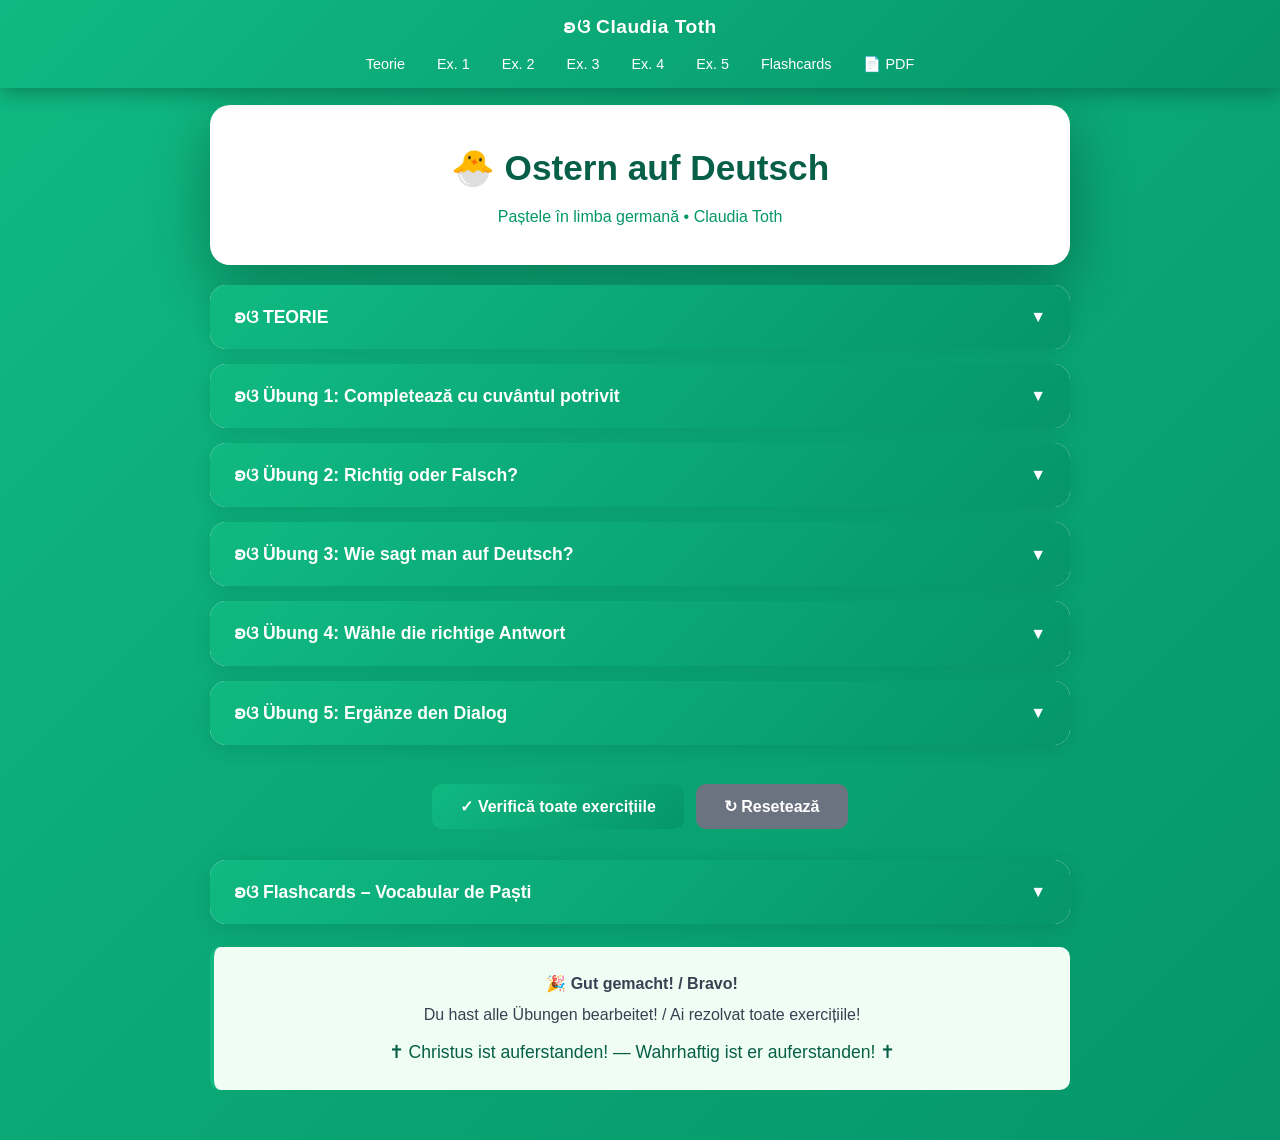
==== ostern.html @ 605b6019 "Add files via upload" ====
<!DOCTYPE html>
<html lang="ro">
<head>
    <meta charset="UTF-8">
    <meta name="robots" content="noindex, nofollow">
    <meta name="viewport" content="width=device-width, initial-scale=1.0">
    <title>Ostern auf Deutsch - Germană</title>
    <link rel="stylesheet" href="styles.css">
</head>
<body>

<!-- BARA DE NAVIGARE -->
<nav class="navbar">
    <a href="#top" class="navbar-logo">ʚଓ Claudia Toth</a>
    <ul class="navbar-menu">
        <li><a href="#teorie" onclick="openSection(0)">Teorie</a></li>
        <li><a href="#ex1"    onclick="openSection(1)">Ex. 1</a></li>
        <li><a href="#ex2"    onclick="openSection(2)">Ex. 2</a></li>
        <li><a href="#ex3"    onclick="openSection(3)">Ex. 3</a></li>
        <li><a href="#ex4"    onclick="openSection(4)">Ex. 4</a></li>
        <li><a href="#ex5"    onclick="openSection(5)">Ex. 5</a></li>
        <li><a href="#flashcards" onclick="openSection(6)">Flashcards</a></li>
        <li><a href="ostern.pdf" download>📄 PDF</a></li>
    </ul>
</nav>

<div class="container" id="top">

    <!-- HEADER -->
    <div class="header">
        <h1>🐣 Ostern auf Deutsch</h1>
        <p>Paștele în limba germană • Claudia Toth</p>
    </div>

    <div class="content">

        <!-- TEORIE -->
        <div class="section" id="teorie">
            <div class="section-header" onclick="toggleMainSection(0)">
                <h3>ʚଓ TEORIE</h3>
                <span class="arrow">▼</span>
            </div>
            <div class="section-content" id="main-section-0">
                <!-- Generat din theory.js -->
            </div>
        </div>

        <!-- EXERCIȚIU 1 -->
        <div class="section" id="ex1">
            <div class="section-header" onclick="toggleMainSection(1)">
                <h3>ʚଓ Übung 1: Completează cu cuvântul potrivit</h3>
                <span class="arrow">▼</span>
            </div>
            <div class="section-content" id="main-section-1">
                <!-- Generat din exercises.js -->
            </div>
        </div>

        <!-- EXERCIȚIU 2 -->
        <div class="section" id="ex2">
            <div class="section-header" onclick="toggleMainSection(2)">
                <h3>ʚଓ Übung 2: Richtig oder Falsch?</h3>
                <span class="arrow">▼</span>
            </div>
            <div class="section-content" id="main-section-2">
                <!-- Generat din exercises.js -->
            </div>
        </div>

        <!-- EXERCIȚIU 3 -->
        <div class="section" id="ex3">
            <div class="section-header" onclick="toggleMainSection(3)">
                <h3>ʚଓ Übung 3: Wie sagt man auf Deutsch?</h3>
                <span class="arrow">▼</span>
            </div>
            <div class="section-content" id="main-section-3">
                <!-- Generat din exercises.js -->
            </div>
        </div>

        <!-- EXERCIȚIU 4 -->
        <div class="section" id="ex4">
            <div class="section-header" onclick="toggleMainSection(4)">
                <h3>ʚଓ Übung 4: Wähle die richtige Antwort</h3>
                <span class="arrow">▼</span>
            </div>
            <div class="section-content" id="main-section-4">
                <!-- Generat din exercises.js -->
            </div>
        </div>

        <!-- EXERCIȚIU 5 -->
        <div class="section" id="ex5">
            <div class="section-header" onclick="toggleMainSection(5)">
                <h3>ʚଓ Übung 5: Ergänze den Dialog</h3>
                <span class="arrow">▼</span>
            </div>
            <div class="section-content" id="main-section-5">
                <!-- Generat din exercises.js -->
            </div>
        </div>

        <!-- BUTOANE VERIFICARE -->
        <div class="btn-container">
            <button class="btn" onclick="checkAllExercises()">✓ Verifică toate exercițiile</button>
            <button class="btn btn-reset" onclick="resetAll()">↻ Resetează</button>
        </div>

        <!-- SCOR -->
        <div class="score" id="score"></div>

        <!-- FLASHCARDS -->
        <div class="section" id="flashcards">
            <div class="section-header" onclick="toggleMainSection(6)">
                <h3>ʚଓ Flashcards – Vocabular de Paști</h3>
                <span class="arrow">▼</span>
            </div>
            <div class="section-content" id="main-section-6">
                <!-- Generat din flashcards.js -->
            </div>
        </div>

        <!-- MESAJ FINAL -->
        <div class="theory-box final-box">
            <p>🎉 <strong>Gut gemacht! / Bravo!</strong></p>
            <p>Du hast alle Übungen bearbeitet! / Ai rezolvat toate exercițiile!</p>
            <p style="margin-top:10px; font-size:1.1rem; color:#065f46;">
                ✝ Christus ist auferstanden! — Wahrhaftig ist er auferstanden! ✝
            </p>
        </div>

    </div>
</div>

<script src="theory.js"></script>
<script src="exercises.js"></script>
<script src="flashcards.js"></script>
<script src="main.js"></script>

</body>
</html>
---- styles.css ----
/* ============================================================
   OSTERN AUF DEUTSCH - styles.css
   Claudia Toth - claudiatoth.github.io
   Design System conform MASTER DOCUMENT
   ============================================================ */

/* === RESET & BASE === */
* { box-sizing: border-box; margin: 0; padding: 0; }

body {
    font-family: 'Segoe UI', Tahoma, Geneva, Verdana, sans-serif;
    background: linear-gradient(135deg, #10b981 0%, #059669 100%);
    min-height: 100vh;
    line-height: 1.6;
    padding: 0;
    padding-top: 85px;
}

/* === NAVBAR === */
.navbar {
    position: fixed;
    top: 0; left: 0; right: 0;
    background: linear-gradient(135deg, #10b981 0%, #059669 100%);
    padding: 12px 30px;
    box-shadow: 0 4px 20px rgba(0,0,0,0.3);
    z-index: 1000;
    display: flex;
    flex-direction: column;
    gap: 8px;
    align-items: center;
    justify-content: center;
}

.navbar-logo {
    color: white;
    font-size: 1.2rem;
    font-weight: bold;
    text-decoration: none;
    letter-spacing: 0.5px;
}

.navbar-menu {
    display: flex;
    gap: 4px;
    list-style: none;
    align-items: center;
    flex-wrap: wrap;
    justify-content: center;
}

.navbar-menu a {
    color: white;
    text-decoration: none;
    padding: 7px 14px;
    border-radius: 8px;
    transition: all 0.3s;
    font-size: 0.9rem;
    font-weight: 500;
}

.navbar-menu a:hover {
    background: rgba(255,255,255,0.2);
    transform: translateY(-2px);
}

/* === CONTAINER === */
.container {
    max-width: 900px;
    margin: 0 auto;
    padding: 20px;
}

/* === HEADER === */
.header {
    background: white;
    border-radius: 20px;
    padding: 35px 30px;
    text-align: center;
    margin-bottom: 20px;
    box-shadow: 0 20px 60px rgba(0,0,0,0.3);
}

.header h1 {
    font-size: 2.2rem;
    color: #065f46;
    margin-bottom: 8px;
}

.header p {
    color: #059669;
    font-size: 1rem;
    font-weight: 500;
}

/* === CONTENT === */
.content {
    display: flex;
    flex-direction: column;
    gap: 15px;
}

/* === SECTIONS === */
.section {
    background: white;
    border-radius: 16px;
    overflow: hidden;
    box-shadow: 0 4px 20px rgba(0,0,0,0.1);
    scroll-margin-top: 100px;
}

.section-header {
    display: flex;
    justify-content: space-between;
    align-items: center;
    padding: 18px 24px;
    background: linear-gradient(135deg, #10b981 0%, #059669 100%);
    cursor: pointer;
    transition: opacity 0.2s;
}

.section-header:hover { opacity: 0.92; }

.section-header h3 {
    color: white;
    font-size: 1.1rem;
    font-weight: 600;
}

.arrow {
    color: white;
    font-size: 1rem;
    transition: transform 0.3s;
}

.arrow.rotated { transform: rotate(180deg); }

.section-content {
    display: none;
    padding: 24px;
}

.section-content.active { display: block; }

/* === SUB-SECTIONS === */
.sub-section {
    border: 1px solid #d1fae5;
    border-radius: 12px;
    margin-bottom: 14px;
    overflow: hidden;
}

.sub-section-header {
    display: flex;
    justify-content: space-between;
    align-items: center;
    padding: 13px 18px;
    background: #f0fdf4;
    cursor: pointer;
    font-weight: 600;
    color: #065f46;
    font-size: 0.95rem;
    transition: background 0.2s;
}

.sub-section-header:hover { background: #d1fae5; }

.sub-arrow {
    font-size: 0.85rem;
    color: #059669;
    transition: transform 0.3s;
}

.sub-arrow.rotated { transform: rotate(180deg); }

.sub-section-content {
    display: none;
    padding: 18px;
}

.sub-section-content.active { display: block; }

/* === THEORY BOX === */
.theory-box {
    background: #f0fdf4;
    border-left: 4px solid #10b981;
    border-radius: 10px;
    padding: 16px 20px;
    margin: 12px 0;
    color: #374151;
    font-size: 0.95rem;
}

.theory-box p { margin-bottom: 6px; }
.theory-box p:last-child { margin-bottom: 0; }

/* === LITURGICAL BOX === */
.liturgical-box {
    background: linear-gradient(135deg, #fff7ed, #fef3c7);
    border: 3px solid #d97706;
    border-radius: 16px;
    padding: 28px 24px;
    text-align: center;
    margin: 14px 0;
}

.liturgical-box .greeting-de {
    font-size: 1.7rem;
    font-weight: 800;
    color: #b91c1c;
    display: block;
    margin: 8px 0 4px;
}

.liturgical-box .greeting-ro {
    font-size: 1.1rem;
    color: #7c3aed;
    font-style: italic;
    display: block;
    margin-bottom: 14px;
}

.liturgical-box .response-label {
    font-size: 0.8rem;
    color: #9ca3af;
    font-style: italic;
    display: block;
    margin: 8px 0;
}

.liturgical-box .response-de {
    font-size: 1.7rem;
    font-weight: 800;
    color: #065f46;
    display: block;
    margin: 8px 0 4px;
}

.liturgical-box .response-ro {
    font-size: 1.1rem;
    color: #059669;
    font-style: italic;
    display: block;
    margin-bottom: 14px;
}

.liturgical-box .context-note {
    font-size: 0.82rem;
    color: #6b7280;
    border-top: 1px solid #d1fae5;
    padding-top: 12px;
    margin-top: 10px;
    text-align: left;
    line-height: 1.6;
}

/* === AUDIO BUTTON === */
.audio-btn {
    display: inline-flex;
    align-items: center;
    gap: 6px;
    background: #10b981;
    color: white;
    border: none;
    border-radius: 8px;
    padding: 7px 14px;
    font-size: 0.85rem;
    font-weight: 600;
    cursor: pointer;
    transition: all 0.25s;
    margin: 8px 0 14px;
    text-decoration: none;
}

.audio-btn:hover {
    background: #059669;
    box-shadow: 0 4px 12px rgba(16,185,129,0.4);
    transform: translateY(-1px);
}

/* === TABLES === */
.vocab-table {
    width: 100%;
    border-collapse: collapse;
    margin: 12px 0;
    font-size: 0.93rem;
}

.vocab-table th {
    background: #059669;
    color: white;
    padding: 10px 14px;
    text-align: left;
    font-weight: 600;
}

.vocab-table td {
    padding: 9px 14px;
    border-bottom: 1px solid #d1fae5;
}

.vocab-table tr:nth-child(even) td { background: #f0fdf4; }
.vocab-table tr:hover td { background: #d1fae5; }

.vocab-table .de-word {
    font-weight: 600;
    color: #065f46;
}

/* === DIALOGS === */
.dialog-box {
    background: #f9fafb;
    border-radius: 12px;
    padding: 18px;
    margin: 10px 0;
    border: 1px solid #e5e7eb;
}

.dialog-box .dialog-title {
    font-weight: 700;
    color: #059669;
    margin-bottom: 10px;
    font-size: 0.9rem;
    text-transform: uppercase;
    letter-spacing: 0.5px;
}

.dialog-line { margin: 6px 0; font-size: 0.93rem; }
.speaker { font-weight: 700; color: #065f46; }
.speaker-b { font-weight: 700; color: #b45309; }

/* === EXERCISES === */
.exercise-item {
    display: flex;
    align-items: flex-start;
    gap: 14px;
    margin-bottom: 16px;
    padding: 14px;
    background: #f9fafb;
    border-radius: 10px;
    border: 1px solid #e5e7eb;
}

.exercise-number {
    background: #10b981;
    color: white;
    width: 28px;
    height: 28px;
    border-radius: 50%;
    display: flex;
    align-items: center;
    justify-content: center;
    font-weight: 700;
    font-size: 0.85rem;
    flex-shrink: 0;
    margin-top: 2px;
}

.input-group { flex: 1; }
.input-group label {
    display: block;
    margin-bottom: 6px;
    color: #374151;
    font-size: 0.93rem;
    font-weight: 500;
}

.input-group input[type="text"] {
    width: 100%;
    padding: 9px 12px;
    border: 2px solid #d1fae5;
    border-radius: 8px;
    font-size: 0.93rem;
    outline: none;
    transition: border-color 0.2s;
    font-family: inherit;
}

.input-group input:focus { border-color: #10b981; }

.input-group select {
    padding: 9px 12px;
    border: 2px solid #d1fae5;
    border-radius: 8px;
    font-size: 0.93rem;
    outline: none;
    transition: border-color 0.2s;
    font-family: inherit;
    background: white;
    cursor: pointer;
    min-width: 200px;
}

.input-group select:focus { border-color: #10b981; }

/* Radio group */
.radio-group {
    display: flex;
    gap: 20px;
    margin-top: 6px;
}

.radio-group label {
    display: flex;
    align-items: center;
    gap: 6px;
    cursor: pointer;
    font-weight: 500;
    color: #374151;
    margin-bottom: 0;
}

/* Multiple choice */
.choices {
    display: flex;
    flex-direction: column;
    gap: 6px;
    margin-top: 6px;
}

.choices label {
    display: flex;
    align-items: center;
    gap: 8px;
    cursor: pointer;
    padding: 6px 10px;
    border-radius: 7px;
    transition: background 0.2s;
    margin-bottom: 0;
    font-weight: 400;
}

.choices label:hover { background: #f0fdf4; }

/* === FEEDBACK === */
.feedback {
    display: none;
    margin-top: 7px;
    padding: 7px 12px;
    border-radius: 7px;
    font-size: 0.88rem;
    font-weight: 600;
}

.feedback.correct {
    display: block;
    background: #d1fae5;
    color: #065f46;
    border: 1px solid #10b981;
}

.feedback.wrong {
    display: block;
    background: #fee2e2;
    color: #b91c1c;
    border: 1px solid #ef4444;
}

/* === EXERCISE INSTRUCTION === */
.exercise-instruction {
    background: #f0fdf4;
    border-left: 3px solid #10b981;
    padding: 10px 16px;
    border-radius: 8px;
    margin-bottom: 18px;
    font-size: 0.9rem;
    color: #374151;
    font-style: italic;
}

.word-bank {
    background: #fef3c7;
    border: 1px solid #d97706;
    border-radius: 8px;
    padding: 10px 16px;
    margin-bottom: 16px;
    font-size: 0.9rem;
    color: #92400e;
}

/* === BUTTONS === */
.btn-container {
    display: flex;
    gap: 12px;
    justify-content: center;
    margin: 24px 0 16px;
    flex-wrap: wrap;
}

.btn {
    background: linear-gradient(135deg, #10b981 0%, #059669 100%);
    color: white;
    border: none;
    padding: 13px 28px;
    border-radius: 10px;
    font-size: 1rem;
    font-weight: 600;
    cursor: pointer;
    transition: all 0.3s;
    font-family: inherit;
}

.btn:hover {
    transform: translateY(-2px);
    box-shadow: 0 8px 20px rgba(16,185,129,0.4);
}

.btn-reset {
    background: #6b7280;
}

.btn-reset:hover {
    background: #4b5563;
    box-shadow: 0 8px 20px rgba(107,114,128,0.3);
}

/* === SCORE === */
.score {
    display: none;
    background: white;
    border: 3px solid #10b981;
    border-radius: 16px;
    padding: 20px;
    text-align: center;
    font-size: 1.1rem;
    font-weight: 700;
    color: #065f46;
    margin: 10px 0 20px;
    box-shadow: 0 4px 20px rgba(16,185,129,0.2);
}

.score.show { display: block; }

/* === FLASHCARDS === */
.flashcard-container {
    display: flex;
    flex-direction: column;
    align-items: center;
    gap: 16px;
    padding: 10px 0;
}

.flashcard {
    width: 100%;
    max-width: 440px;
    height: 200px;
    perspective: 1000px;
    cursor: pointer;
}

.flashcard-inner {
    position: relative;
    width: 100%;
    height: 100%;
    transform-style: preserve-3d;
    transition: transform 0.5s;
}

.flashcard.flipped .flashcard-inner { transform: rotateY(180deg); }

.flashcard-front, .flashcard-back {
    position: absolute;
    width: 100%;
    height: 100%;
    backface-visibility: hidden;
    border-radius: 16px;
    display: flex;
    flex-direction: column;
    align-items: center;
    justify-content: center;
    padding: 20px;
    text-align: center;
    box-shadow: 0 8px 30px rgba(0,0,0,0.15);
}

.flashcard-front {
    background: linear-gradient(135deg, #10b981, #059669);
    color: white;
}

.flashcard-back {
    background: white;
    border: 3px solid #10b981;
    color: #065f46;
    transform: rotateY(180deg);
}

.flashcard-front .card-label {
    font-size: 0.8rem;
    opacity: 0.8;
    margin-bottom: 8px;
    text-transform: uppercase;
    letter-spacing: 1px;
}

.flashcard-front .card-word {
    font-size: 1.6rem;
    font-weight: 700;
    margin-bottom: 8px;
}

.flashcard-back .card-label {
    font-size: 0.8rem;
    color: #059669;
    margin-bottom: 8px;
    text-transform: uppercase;
    letter-spacing: 1px;
}

.flashcard-back .card-word {
    font-size: 1.4rem;
    font-weight: 700;
    color: #065f46;
}

.flashcard-hint {
    font-size: 0.78rem;
    opacity: 0.7;
    margin-top: 8px;
    font-style: italic;
}

.flashcard-controls {
    display: flex;
    gap: 10px;
    align-items: center;
    flex-wrap: wrap;
    justify-content: center;
}

.flashcard-controls button {
    background: #10b981;
    color: white;
    border: none;
    padding: 9px 18px;
    border-radius: 8px;
    font-size: 0.9rem;
    font-weight: 600;
    cursor: pointer;
    transition: all 0.2s;
    font-family: inherit;
}

.flashcard-controls button:hover {
    background: #059669;
    transform: translateY(-1px);
}

.flashcard-counter {
    font-size: 0.9rem;
    color: #6b7280;
    font-weight: 600;
    min-width: 60px;
    text-align: center;
}

.audio-fc-btn {
    background: white;
    border: 2px solid #10b981;
    color: #059669;
    padding: 7px 14px;
    border-radius: 8px;
    font-size: 0.85rem;
    font-weight: 600;
    cursor: pointer;
    transition: all 0.2s;
    font-family: inherit;
}

.audio-fc-btn:hover {
    background: #f0fdf4;
    transform: translateY(-1px);
}

/* === FINAL BOX === */
.final-box {
    text-align: center;
    margin-top: 8px;
    margin-bottom: 30px;
    padding: 24px;
    font-size: 1rem;
}

/* === REZOLVARI DROPDOWN === */
.rezolvari-toggle {
    background: none;
    border: 1px solid #d1fae5;
    color: #059669;
    padding: 7px 14px;
    border-radius: 8px;
    font-size: 0.85rem;
    cursor: pointer;
    margin-top: 14px;
    font-family: inherit;
    transition: all 0.2s;
}

.rezolvari-toggle:hover { background: #f0fdf4; }

.rezolvari-content {
    display: none;
    background: #f0fdf4;
    border: 1px solid #a7f3d0;
    border-radius: 8px;
    padding: 14px;
    margin-top: 8px;
    font-size: 0.88rem;
    color: #065f46;
    line-height: 1.9;
}

.rezolvari-content.show { display: block; }

/* === MOBILE RESPONSIVE === */
@media (max-width: 768px) {
    body { padding-top: 135px; }

    .navbar { padding: 10px 15px; }

    .navbar-menu a {
        padding: 6px 10px;
        font-size: 0.82rem;
    }

    .header h1 { font-size: 1.6rem; }
    .container { padding: 12px; }
    .section-content { padding: 16px; }

    .liturgical-box .greeting-de,
    .liturgical-box .response-de { font-size: 1.3rem; }

    .radio-group { flex-direction: column; gap: 8px; }
    .flashcard { height: 170px; }
    .flashcard-front .card-word,
    .flashcard-back .card-word { font-size: 1.2rem; }
}

@media (max-width: 480px) {
    .navbar-menu a { padding: 5px 8px; font-size: 0.78rem; }
    .btn { padding: 11px 20px; font-size: 0.95rem; }
}
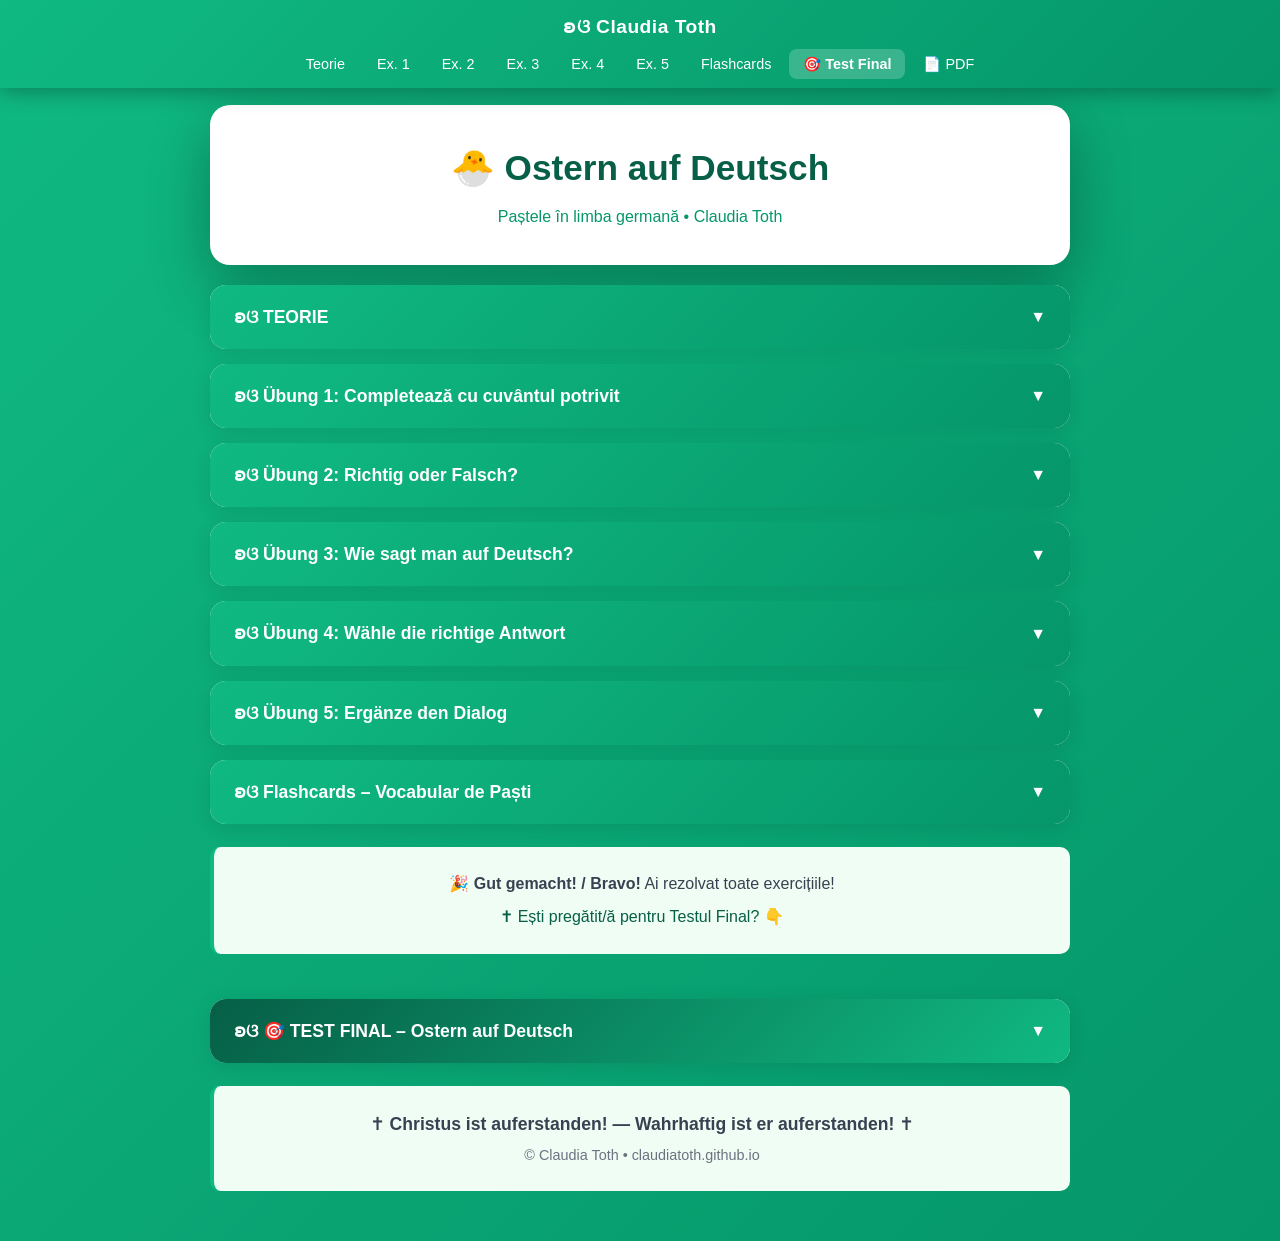
==== commit fb3a7404: "Add files via upload" ====
--- a/ostern.html
+++ b/ostern.html
@@ -9,24 +9,23 @@
 </head>
 <body>
 
-<!-- BARA DE NAVIGARE -->
 <nav class="navbar">
     <a href="#top" class="navbar-logo">ʚଓ Claudia Toth</a>
     <ul class="navbar-menu">
-        <li><a href="#teorie" onclick="openSection(0)">Teorie</a></li>
-        <li><a href="#ex1"    onclick="openSection(1)">Ex. 1</a></li>
-        <li><a href="#ex2"    onclick="openSection(2)">Ex. 2</a></li>
-        <li><a href="#ex3"    onclick="openSection(3)">Ex. 3</a></li>
-        <li><a href="#ex4"    onclick="openSection(4)">Ex. 4</a></li>
-        <li><a href="#ex5"    onclick="openSection(5)">Ex. 5</a></li>
-        <li><a href="#flashcards" onclick="openSection(6)">Flashcards</a></li>
+        <li><a href="#teorie"      onclick="openSection(0)">Teorie</a></li>
+        <li><a href="#ex1"         onclick="openSection(1)">Ex. 1</a></li>
+        <li><a href="#ex2"         onclick="openSection(2)">Ex. 2</a></li>
+        <li><a href="#ex3"         onclick="openSection(3)">Ex. 3</a></li>
+        <li><a href="#ex4"         onclick="openSection(4)">Ex. 4</a></li>
+        <li><a href="#ex5"         onclick="openSection(5)">Ex. 5</a></li>
+        <li><a href="#flashcards"  onclick="openSection(6)">Flashcards</a></li>
+        <li><a href="#test-final"  onclick="openSection(7)" class="nav-test">🎯 Test Final</a></li>
         <li><a href="ostern.pdf" download>📄 PDF</a></li>
     </ul>
 </nav>
 
 <div class="container" id="top">
 
-    <!-- HEADER -->
     <div class="header">
         <h1>🐣 Ostern auf Deutsch</h1>
         <p>Paștele în limba germană • Claudia Toth</p>
@@ -40,74 +39,53 @@
                 <h3>ʚଓ TEORIE</h3>
                 <span class="arrow">▼</span>
             </div>
-            <div class="section-content" id="main-section-0">
-                <!-- Generat din theory.js -->
-            </div>
+            <div class="section-content" id="main-section-0"></div>
         </div>
 
-        <!-- EXERCIȚIU 1 -->
+        <!-- EX 1 -->
         <div class="section" id="ex1">
             <div class="section-header" onclick="toggleMainSection(1)">
                 <h3>ʚଓ Übung 1: Completează cu cuvântul potrivit</h3>
                 <span class="arrow">▼</span>
             </div>
-            <div class="section-content" id="main-section-1">
-                <!-- Generat din exercises.js -->
-            </div>
+            <div class="section-content" id="main-section-1"></div>
         </div>
 
-        <!-- EXERCIȚIU 2 -->
+        <!-- EX 2 -->
         <div class="section" id="ex2">
             <div class="section-header" onclick="toggleMainSection(2)">
                 <h3>ʚଓ Übung 2: Richtig oder Falsch?</h3>
                 <span class="arrow">▼</span>
             </div>
-            <div class="section-content" id="main-section-2">
-                <!-- Generat din exercises.js -->
-            </div>
+            <div class="section-content" id="main-section-2"></div>
         </div>
 
-        <!-- EXERCIȚIU 3 -->
+        <!-- EX 3 -->
         <div class="section" id="ex3">
             <div class="section-header" onclick="toggleMainSection(3)">
                 <h3>ʚଓ Übung 3: Wie sagt man auf Deutsch?</h3>
                 <span class="arrow">▼</span>
             </div>
-            <div class="section-content" id="main-section-3">
-                <!-- Generat din exercises.js -->
-            </div>
+            <div class="section-content" id="main-section-3"></div>
         </div>
 
-        <!-- EXERCIȚIU 4 -->
+        <!-- EX 4 -->
         <div class="section" id="ex4">
             <div class="section-header" onclick="toggleMainSection(4)">
                 <h3>ʚଓ Übung 4: Wähle die richtige Antwort</h3>
                 <span class="arrow">▼</span>
             </div>
-            <div class="section-content" id="main-section-4">
-                <!-- Generat din exercises.js -->
-            </div>
+            <div class="section-content" id="main-section-4"></div>
         </div>
 
-        <!-- EXERCIȚIU 5 -->
+        <!-- EX 5 -->
         <div class="section" id="ex5">
             <div class="section-header" onclick="toggleMainSection(5)">
                 <h3>ʚଓ Übung 5: Ergänze den Dialog</h3>
                 <span class="arrow">▼</span>
             </div>
-            <div class="section-content" id="main-section-5">
-                <!-- Generat din exercises.js -->
-            </div>
+            <div class="section-content" id="main-section-5"></div>
         </div>
-
-        <!-- BUTOANE VERIFICARE -->
-        <div class="btn-container">
-            <button class="btn" onclick="checkAllExercises()">✓ Verifică toate exercițiile</button>
-            <button class="btn btn-reset" onclick="resetAll()">↻ Resetează</button>
-        </div>
-
-        <!-- SCOR -->
-        <div class="score" id="score"></div>
 
         <!-- FLASHCARDS -->
         <div class="section" id="flashcards">
@@ -115,18 +93,52 @@
                 <h3>ʚଓ Flashcards – Vocabular de Paști</h3>
                 <span class="arrow">▼</span>
             </div>
-            <div class="section-content" id="main-section-6">
-                <!-- Generat din flashcards.js -->
+            <div class="section-content" id="main-section-6"></div>
+        </div>
+
+        <!-- MESAJ INTERMEDIAR -->
+        <div class="theory-box final-box">
+            <p>🎉 <strong>Gut gemacht! / Bravo!</strong> Ai rezolvat toate exercițiile!</p>
+            <p style="margin-top:8px; color:#065f46;">✝ Ești pregătit/ă pentru Testul Final? 👇</p>
+        </div>
+
+        <!-- TEST FINAL -->
+        <div class="section" id="test-final">
+            <div class="section-header section-header-test" onclick="toggleMainSection(7)">
+                <h3>ʚଓ 🎯 TEST FINAL – Ostern auf Deutsch</h3>
+                <span class="arrow">▼</span>
+            </div>
+            <div class="section-content" id="main-section-7">
+
+                <div class="test-intro">
+                    <p>📋 <strong>15 întrebări</strong> • Vocabular, Salutări liturgice, Gramatică, Cultură</p>
+                    <p>⏱️ Timp recomandat: <strong>10–15 minute</strong></p>
+                    <p>🏆 Punctaj maxim: <strong>20 puncte</strong></p>
+                    <p style="margin-top:6px; font-style:italic; color:#6b7280;">Completează toate întrebările, apoi apasă „Trimite testul".</p>
+                </div>
+
+                <div id="test-content">
+                    <!-- Generat din test_final.js -->
+                </div>
+
+                <div class="test-btn-row">
+                    <button class="btn-test-submit" id="test-submit-btn" onclick="submitTest()">
+                        ✓ Trimite testul
+                    </button>
+                    <button class="btn-test-reset-top" id="test-reset-btn" onclick="resetTest()" style="display:none;">
+                        ↻ Încearcă din nou
+                    </button>
+                </div>
+
+                <div id="test-score"></div>
+
             </div>
         </div>
 
-        <!-- MESAJ FINAL -->
-        <div class="theory-box final-box">
-            <p>🎉 <strong>Gut gemacht! / Bravo!</strong></p>
-            <p>Du hast alle Übungen bearbeitet! / Ai rezolvat toate exercițiile!</p>
-            <p style="margin-top:10px; font-size:1.1rem; color:#065f46;">
-                ✝ Christus ist auferstanden! — Wahrhaftig ist er auferstanden! ✝
-            </p>
+        <!-- FOOTER -->
+        <div class="theory-box final-box" style="margin-bottom:30px;">
+            <p style="font-size:1.1rem;">✝ <strong>Christus ist auferstanden! — Wahrhaftig ist er auferstanden!</strong> ✝</p>
+            <p style="margin-top:6px; color:#6b7280; font-size:0.9rem;">© Claudia Toth • claudiatoth.github.io</p>
         </div>
 
     </div>
@@ -135,6 +147,7 @@
 <script src="theory.js"></script>
 <script src="exercises.js"></script>
 <script src="flashcards.js"></script>
+<script src="test_final.js"></script>
 <script src="main.js"></script>
 
 </body>
--- a/styles.css
+++ b/styles.css
@@ -738,3 +738,360 @@
     .navbar-menu a { padding: 5px 8px; font-size: 0.78rem; }
     .btn { padding: 11px 20px; font-size: 0.95rem; }
 }
+
+/* ============================================================
+   STILURI ADĂUGATE: Butoane individuale exerciții + Test Final
+   ============================================================ */
+
+/* === BUTOANE INDIVIDUALE PER EXERCIȚIU === */
+.ex-btn-row {
+    display: flex;
+    gap: 10px;
+    margin: 18px 0 8px;
+    flex-wrap: wrap;
+}
+
+.btn-ex-check {
+    background: linear-gradient(135deg, #10b981, #059669);
+    color: white;
+    border: none;
+    padding: 9px 22px;
+    border-radius: 9px;
+    font-size: 0.92rem;
+    font-weight: 700;
+    cursor: pointer;
+    transition: all 0.25s;
+    font-family: inherit;
+}
+
+.btn-ex-check:hover {
+    transform: translateY(-2px);
+    box-shadow: 0 6px 16px rgba(16,185,129,0.4);
+}
+
+.btn-ex-reset {
+    background: white;
+    color: #6b7280;
+    border: 2px solid #e5e7eb;
+    padding: 9px 22px;
+    border-radius: 9px;
+    font-size: 0.92rem;
+    font-weight: 700;
+    cursor: pointer;
+    transition: all 0.25s;
+    font-family: inherit;
+}
+
+.btn-ex-reset:hover {
+    background: #f9fafb;
+    border-color: #d1d5db;
+    transform: translateY(-2px);
+}
+
+.ex-score {
+    display: none;
+    padding: 8px 14px;
+    border-radius: 8px;
+    font-size: 0.9rem;
+    font-weight: 600;
+    margin-bottom: 10px;
+    background: #f0fdf4;
+    border: 1px solid #a7f3d0;
+    color: #065f46;
+}
+
+.ex-score.show { display: inline-block; }
+
+/* === NAVBAR TEST BUTTON === */
+.nav-test {
+    background: rgba(255,255,255,0.2) !important;
+    border-radius: 8px;
+    font-weight: 700 !important;
+}
+
+.nav-test:hover {
+    background: rgba(255,255,255,0.35) !important;
+}
+
+/* === SECTION HEADER TEST === */
+.section-header-test {
+    background: linear-gradient(135deg, #065f46 0%, #10b981 100%) !important;
+}
+
+/* === TEST INTRO === */
+.test-intro {
+    background: linear-gradient(135deg, #f0fdf4, #d1fae5);
+    border: 1px solid #a7f3d0;
+    border-radius: 12px;
+    padding: 16px 20px;
+    margin-bottom: 24px;
+    font-size: 0.93rem;
+    color: #374151;
+    line-height: 1.9;
+}
+
+/* === TEST CATEGORY SEPARATOR === */
+.test-category {
+    background: linear-gradient(135deg, #10b981, #059669);
+    color: white;
+    padding: 8px 16px;
+    border-radius: 8px;
+    font-size: 0.88rem;
+    font-weight: 700;
+    margin: 20px 0 12px;
+    letter-spacing: 0.5px;
+}
+
+/* === TEST ITEM === */
+.test-item {
+    background: #f9fafb;
+    border: 1px solid #e5e7eb;
+    border-radius: 10px;
+    padding: 14px 16px;
+    margin-bottom: 12px;
+    transition: border-color 0.2s;
+}
+
+.test-item.item-correct {
+    border-color: #10b981;
+    background: #f0fdf4;
+}
+
+.test-item.item-wrong {
+    border-color: #ef4444;
+    background: #fff5f5;
+}
+
+.test-question {
+    font-size: 0.95rem;
+    font-weight: 600;
+    color: #374151;
+    margin-bottom: 10px;
+    display: flex;
+    align-items: flex-start;
+    gap: 10px;
+    flex-wrap: wrap;
+}
+
+.test-qnum {
+    background: #10b981;
+    color: white;
+    width: 26px;
+    height: 26px;
+    border-radius: 50%;
+    display: inline-flex;
+    align-items: center;
+    justify-content: center;
+    font-size: 0.8rem;
+    font-weight: 700;
+    flex-shrink: 0;
+}
+
+.test-points {
+    background: #fef3c7;
+    color: #92400e;
+    border: 1px solid #fcd34d;
+    padding: 2px 8px;
+    border-radius: 12px;
+    font-size: 0.78rem;
+    font-weight: 700;
+    margin-left: auto;
+    white-space: nowrap;
+}
+
+.test-choices {
+    display: flex;
+    flex-direction: column;
+    gap: 6px;
+}
+
+.test-choice {
+    display: flex;
+    align-items: center;
+    gap: 8px;
+    cursor: pointer;
+    padding: 7px 10px;
+    border-radius: 7px;
+    transition: background 0.15s;
+    font-size: 0.9rem;
+    font-weight: 400;
+    color: #374151;
+}
+
+.test-choice:hover { background: #f0fdf4; }
+
+.test-input {
+    width: 100%;
+    padding: 9px 12px;
+    border: 2px solid #d1fae5;
+    border-radius: 8px;
+    font-size: 0.93rem;
+    outline: none;
+    transition: border-color 0.2s;
+    font-family: inherit;
+    margin-top: 4px;
+}
+
+.test-input:focus { border-color: #10b981; }
+
+.test-feedback {
+    display: none;
+    margin-top: 8px;
+    padding: 6px 12px;
+    border-radius: 7px;
+    font-size: 0.87rem;
+    font-weight: 600;
+}
+
+.test-feedback.correct {
+    display: block;
+    background: #d1fae5;
+    color: #065f46;
+    border: 1px solid #10b981;
+}
+
+.test-feedback.wrong {
+    display: block;
+    background: #fee2e2;
+    color: #b91c1c;
+    border: 1px solid #ef4444;
+}
+
+/* === TEST BUTOANE === */
+.test-btn-row {
+    display: flex;
+    gap: 12px;
+    justify-content: center;
+    margin: 24px 0 16px;
+    flex-wrap: wrap;
+}
+
+.btn-test-submit {
+    background: linear-gradient(135deg, #065f46, #10b981);
+    color: white;
+    border: none;
+    padding: 13px 32px;
+    border-radius: 10px;
+    font-size: 1rem;
+    font-weight: 700;
+    cursor: pointer;
+    transition: all 0.3s;
+    font-family: inherit;
+    letter-spacing: 0.3px;
+}
+
+.btn-test-submit:hover {
+    transform: translateY(-2px);
+    box-shadow: 0 8px 20px rgba(16,185,129,0.5);
+}
+
+.btn-test-reset-top {
+    background: white;
+    color: #6b7280;
+    border: 2px solid #e5e7eb;
+    padding: 13px 28px;
+    border-radius: 10px;
+    font-size: 1rem;
+    font-weight: 700;
+    cursor: pointer;
+    transition: all 0.3s;
+    font-family: inherit;
+}
+
+.btn-test-reset-top:hover {
+    background: #f9fafb;
+    transform: translateY(-2px);
+}
+
+/* === TEST SCOR === */
+#test-score {
+    display: none;
+    background: white;
+    border: 3px solid #10b981;
+    border-radius: 20px;
+    padding: 28px 24px;
+    text-align: center;
+    margin: 16px 0 24px;
+    box-shadow: 0 8px 30px rgba(16,185,129,0.2);
+}
+
+.test-score-emoji {
+    font-size: 3rem;
+    margin-bottom: 10px;
+}
+
+.test-score-main {
+    font-size: 2rem;
+    font-weight: 800;
+    color: #065f46;
+    margin-bottom: 4px;
+}
+
+.test-score-pct {
+    font-size: 1.3rem;
+    font-weight: 700;
+    color: #10b981;
+    margin-bottom: 8px;
+}
+
+.test-score-grade {
+    font-size: 1.1rem;
+    font-weight: 700;
+    margin-bottom: 16px;
+}
+
+.test-score-breakdown {
+    margin: 12px 0 20px;
+    font-size: 0.9rem;
+    color: #6b7280;
+}
+
+.test-score-actions {
+    display: flex;
+    gap: 12px;
+    justify-content: center;
+    flex-wrap: wrap;
+}
+
+.btn-back-lesson {
+    background: linear-gradient(135deg, #10b981, #059669);
+    color: white;
+    border: none;
+    padding: 11px 24px;
+    border-radius: 9px;
+    font-size: 0.95rem;
+    font-weight: 700;
+    cursor: pointer;
+    transition: all 0.25s;
+    font-family: inherit;
+}
+
+.btn-back-lesson:hover {
+    transform: translateY(-2px);
+    box-shadow: 0 6px 16px rgba(16,185,129,0.4);
+}
+
+.btn-test-retry {
+    background: white;
+    color: #6b7280;
+    border: 2px solid #e5e7eb;
+    padding: 11px 24px;
+    border-radius: 9px;
+    font-size: 0.95rem;
+    font-weight: 700;
+    cursor: pointer;
+    transition: all 0.25s;
+    font-family: inherit;
+}
+
+.btn-test-retry:hover {
+    background: #f9fafb;
+    transform: translateY(-2px);
+}
+
+/* === MOBILE TEST === */
+@media (max-width: 768px) {
+    .test-score-main { font-size: 1.5rem; }
+    .test-score-emoji { font-size: 2.2rem; }
+    .test-points { margin-left: 0; margin-top: 4px; }
+}
